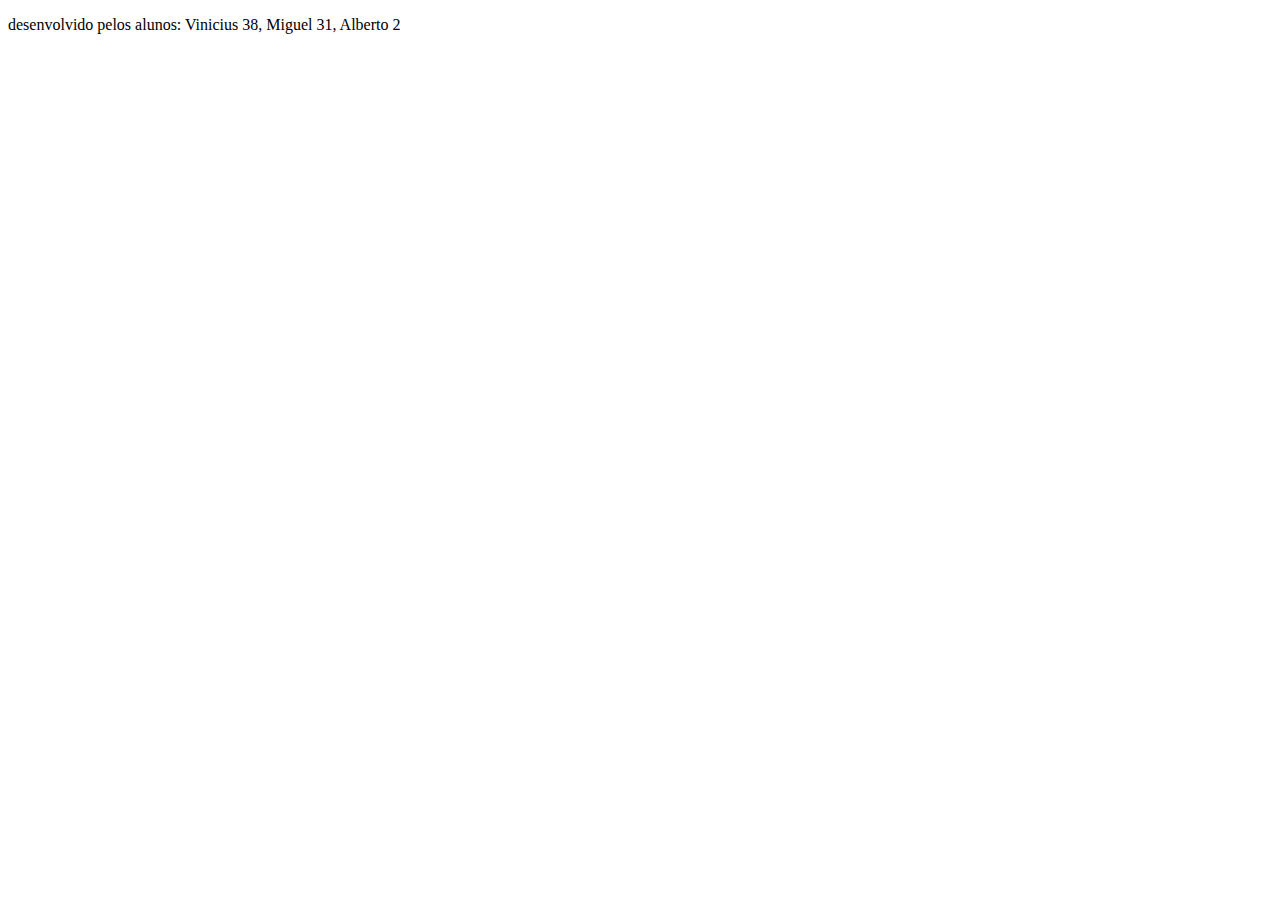
==== index.html @ 358ea211 "a" ====
<!DOCTYPE html>
<html lang="en">

<head>
    <meta charset="UTF-8">
    <meta name="viewport" content="width=device-width, initial-scale=1.0">
    <title>FlashCards</title>
</head>

<body>
    <section>

    </section>
    <footer>
        <p>desenvolvido pelos alunos: Vinicius 38, Miguel 31, Alberto 2</p>
    </footer>
    <script src="perguntas.js"></script>
</body>

</html>
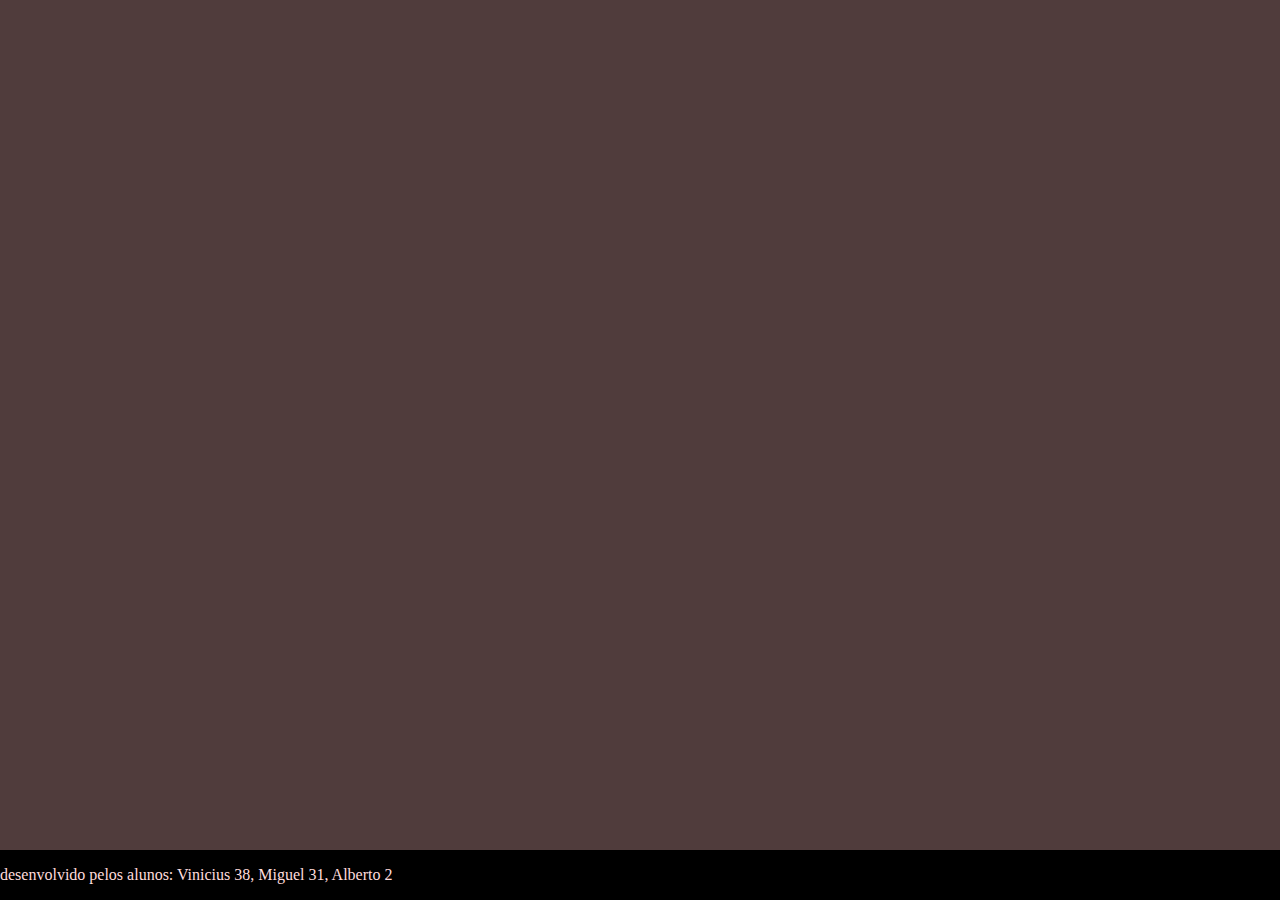
==== commit fd06d3c1: "a" ====
--- a/index.html
+++ b/index.html
@@ -5,6 +5,7 @@
     <meta charset="UTF-8">
     <meta name="viewport" content="width=device-width, initial-scale=1.0">
     <title>FlashCards</title>
+    <link rel="stylesheet" href="style.css">
 </head>
 
 <body>
--- a/style.css
+++ b/style.css
@@ -0,0 +1,20 @@
+:root{
+    --fundo: #503C3C;
+    --sombra: #3E3232;
+    --verso: #6b5050;
+    --frente: #ffdcdc;
+
+}
+
+body{
+    background-color:  var(--fundo);
+    margin: 0;
+}
+
+footer{
+    background-color: black;
+    color: var(--frente);
+    position: fixed;
+    bottom: 0;
+    width: 100%;
+}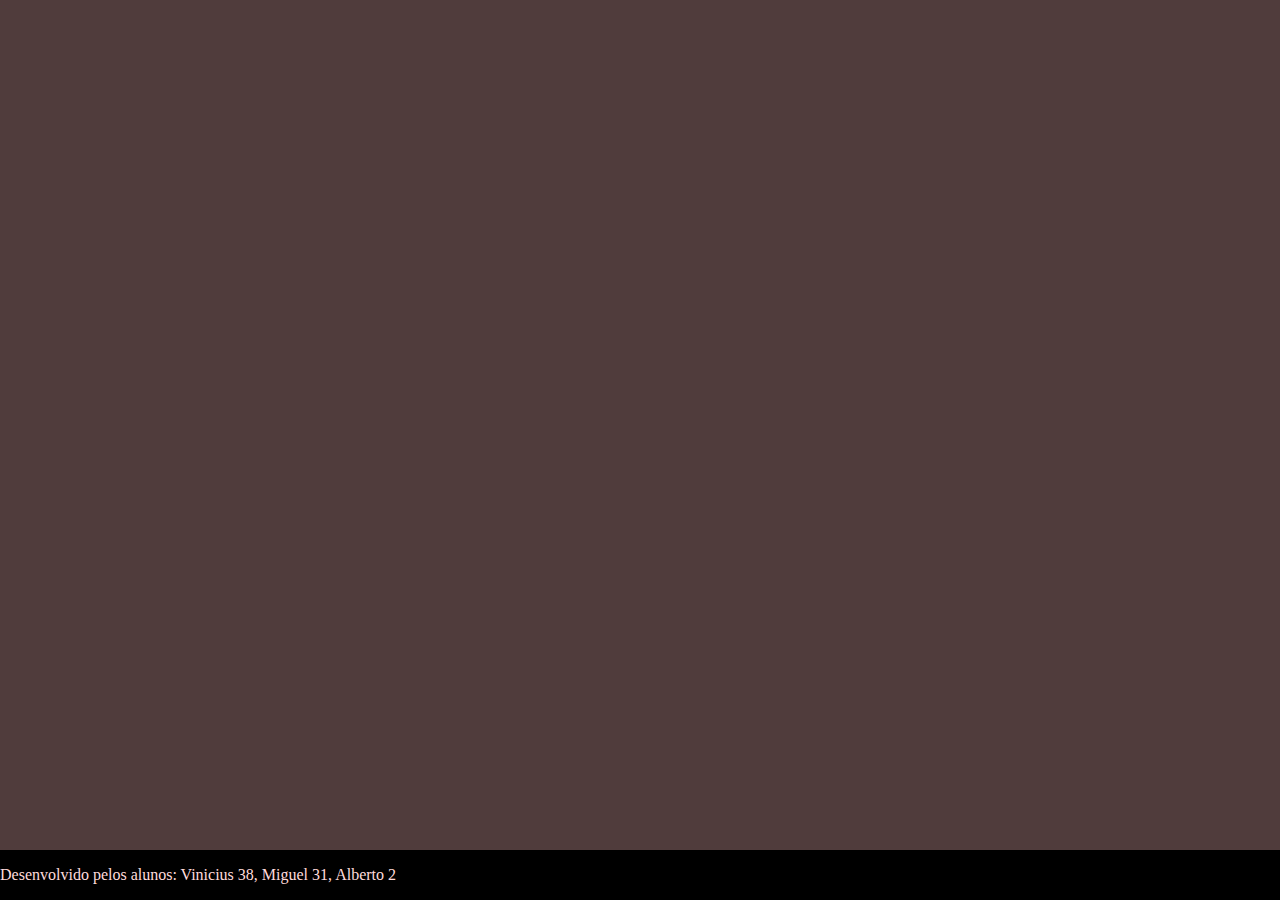
==== commit 11ae30fd: "a" ====
--- a/index.html
+++ b/index.html
@@ -6,6 +6,10 @@
     <meta name="viewport" content="width=device-width, initial-scale=1.0">
     <title>FlashCards</title>
     <link rel="stylesheet" href="style.css">
+    <link rel="preconnect" href="https://fonts.googleapis.com">
+    <link rel="preconnect" href="https://fonts.gstatic.com" crossorigin>
+    <link href="https://fonts.googleapis.com/css2?family=Open+Sans:ital,wght@0,300..800;1,300..800&display=swap" rel="stylesheet">
+
 </head>
 
 <body>
@@ -13,8 +17,9 @@
 
     </section>
     <footer>
-        <p>desenvolvido pelos alunos: Vinicius 38, Miguel 31, Alberto 2</p>
+        <p>Desenvolvido pelos alunos: Vinicius 38, Miguel 31, Alberto 2</p>
     </footer>
+    <script src="app.js"></script>
     <script src="perguntas.js"></script>
 </body>
 
--- a/style.css
+++ b/style.css
@@ -1,3 +1,7 @@
+/* Imports */
+@import url('https://fonts.googleapis.com/css2?family=Open+Sans:ital,wght@0,300..800;1,300..800&display=swap');
+
+/* Variables */
 :root{
     --fundo: #503C3C;
     --sombra: #3E3232;
@@ -6,6 +10,8 @@
 
 }
 
+
+/* Classes */
 body{
     background-color:  var(--fundo);
     margin: 0;
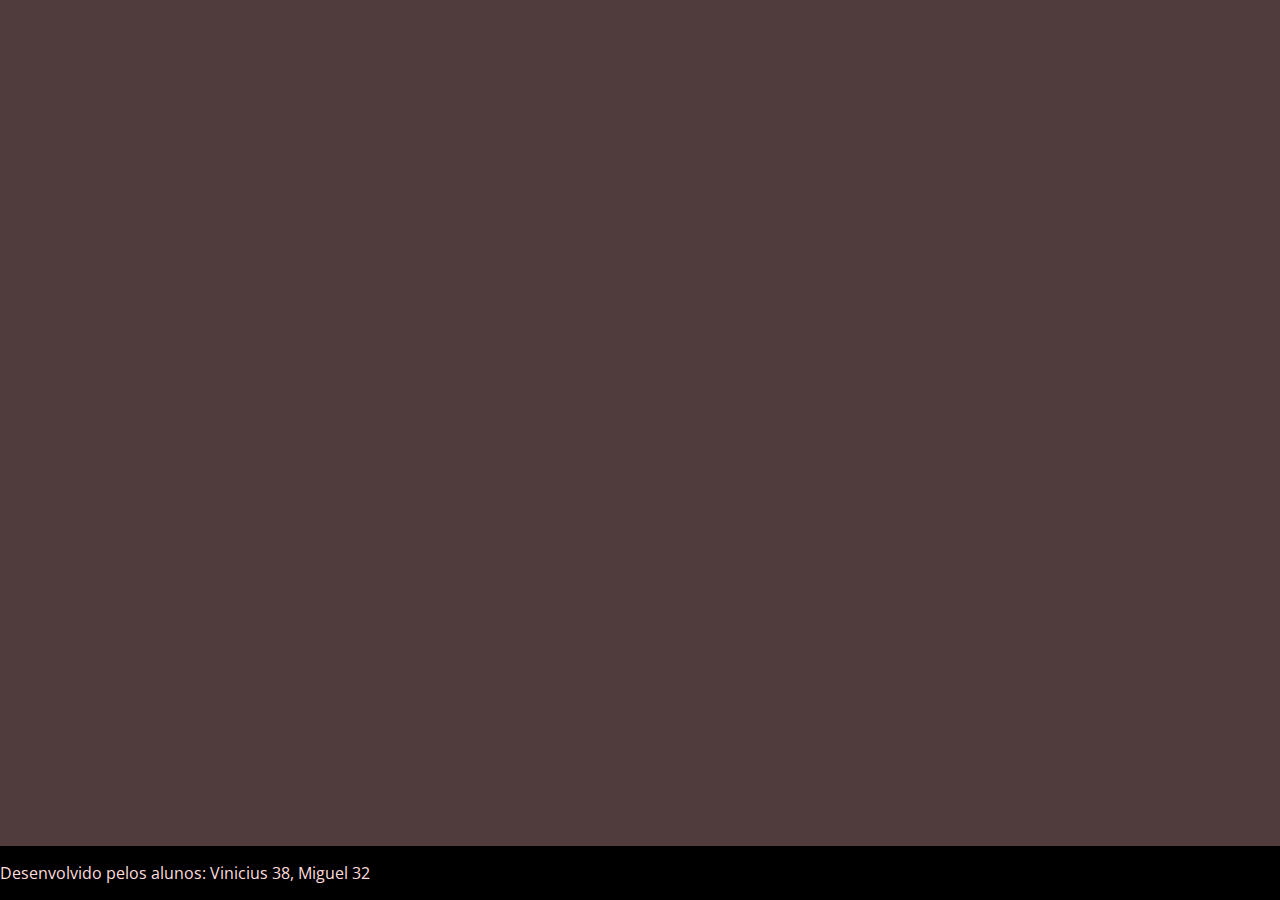
==== commit b3ae753b: "a" ====
--- a/index.html
+++ b/index.html
@@ -13,11 +13,11 @@
 </head>
 
 <body>
-    <section>
+    <section id="container">
 
     </section>
     <footer>
-        <p>Desenvolvido pelos alunos: Vinicius 38, Miguel 31, Alberto 2</p>
+        <p>Desenvolvido pelos alunos: Vinicius 38, Miguel 32</p>
     </footer>
     <script src="app.js"></script>
     <script src="perguntas.js"></script>
--- a/style.css
+++ b/style.css
@@ -15,6 +15,7 @@
 body{
     background-color:  var(--fundo);
     margin: 0;
+    font-family: "Open Sans", sans-serif;
 }
 
 footer{
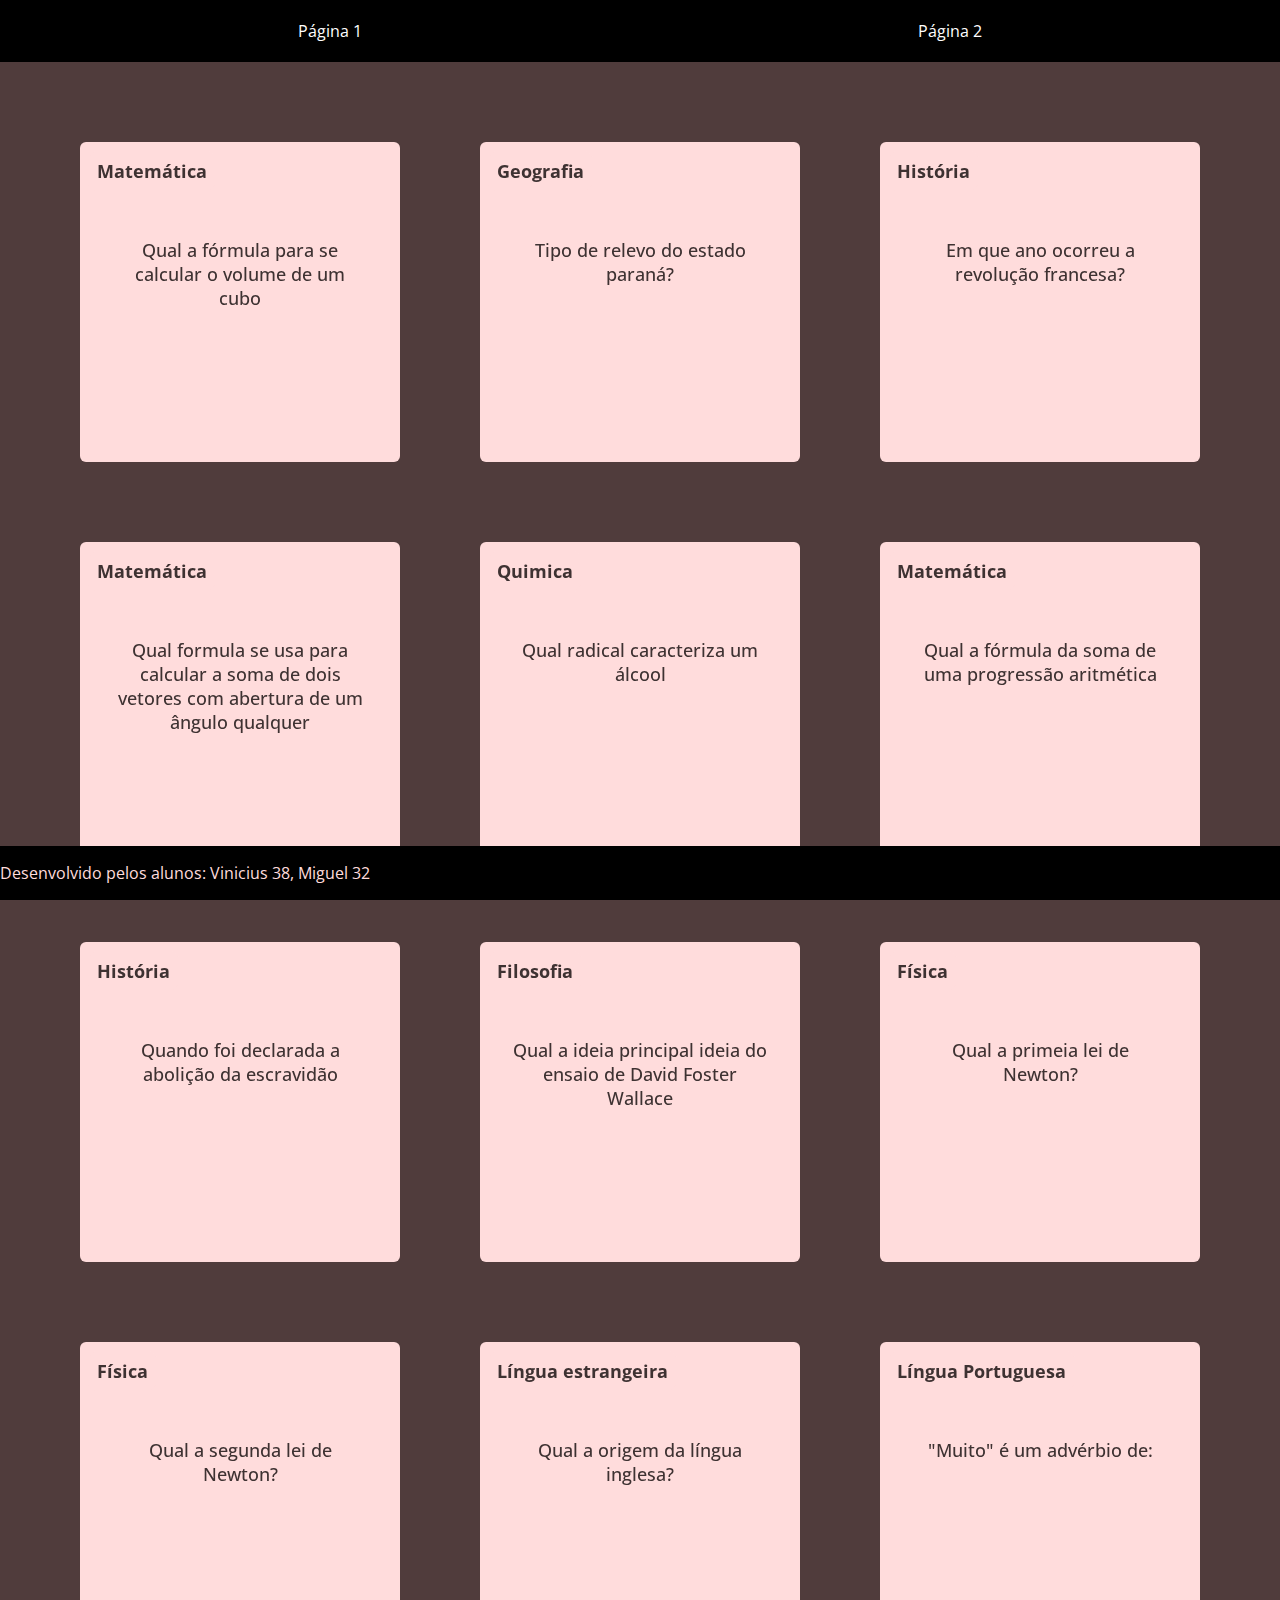
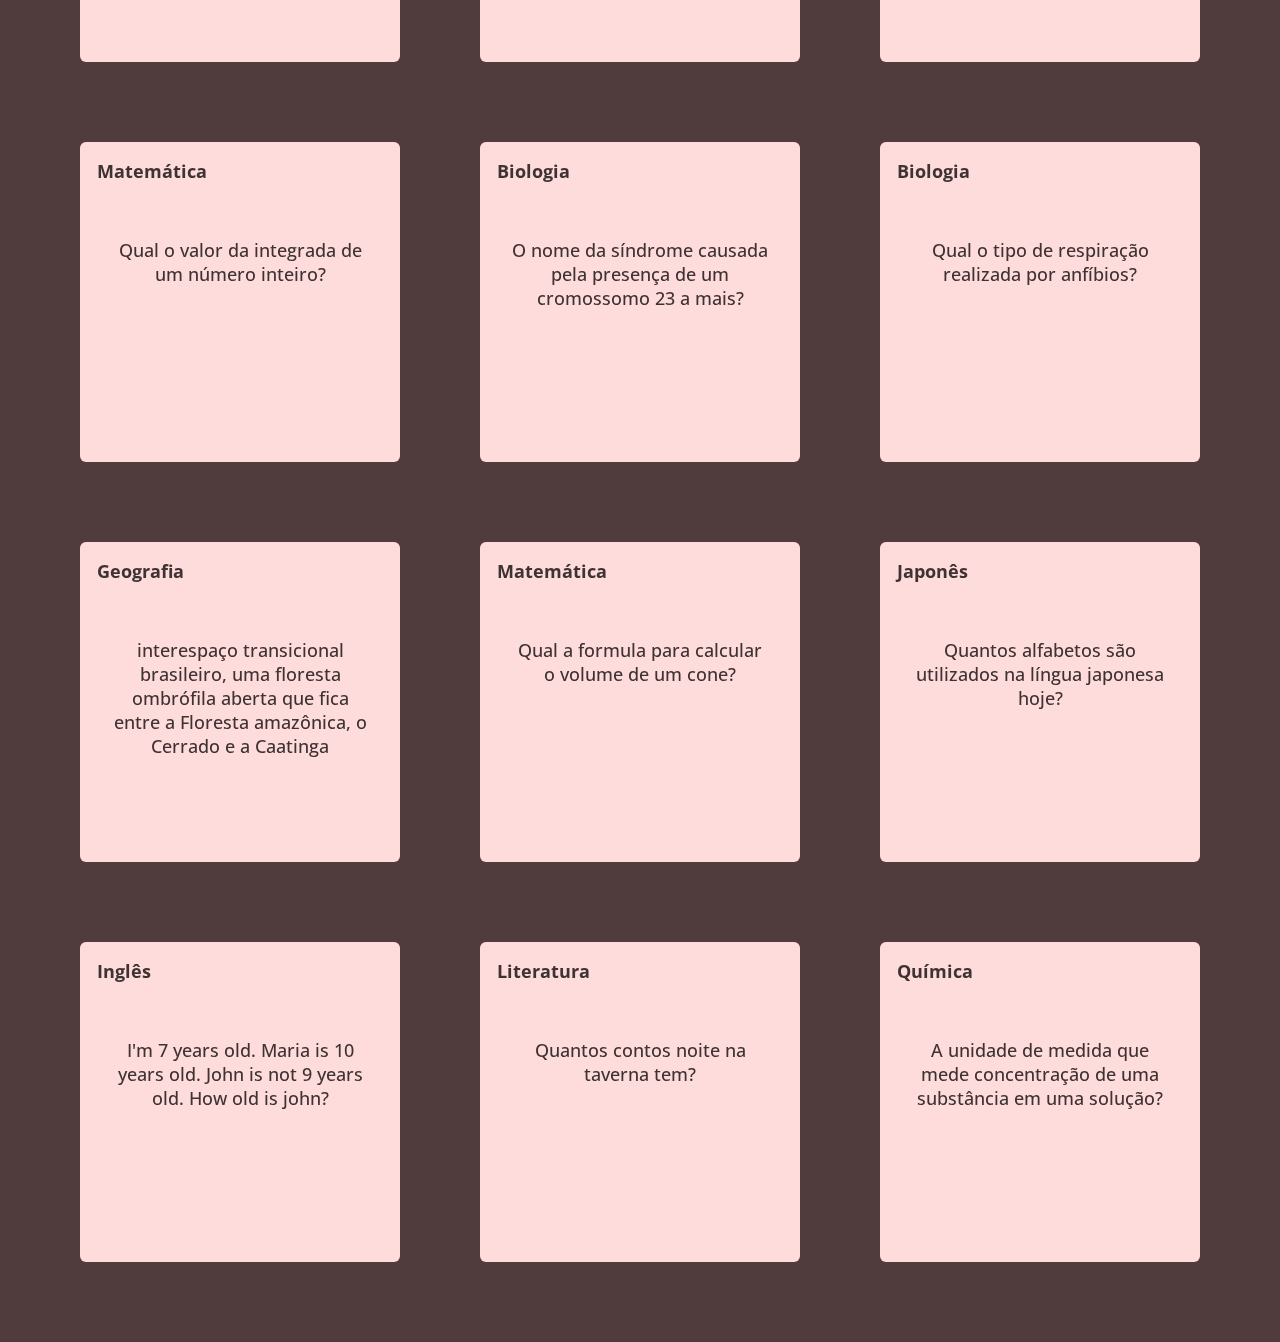
==== commit 8eb47ea1: "," ====
--- a/index.html
+++ b/index.html
@@ -13,6 +13,10 @@
 </head>
 
 <body>
+    <header>
+        <a href="index.html">Página 1</a>
+        <a href="projeto2.html">Página 2</a>
+    </header>
     <section id="container">
 
     </section>
--- a/style.css
+++ b/style.css
@@ -6,8 +6,8 @@
     --fundo: #503C3C;
     --sombra: #3E3232;
     --verso: #6b5050;
-    --frente: #ffdcdc;
-
+    --frente: #ffdcdc; /* cor do texto */
+ 
 }
 
 
@@ -18,10 +18,96 @@
     font-family: "Open Sans", sans-serif;
 }
 
+header{
+    background-color: black;
+    padding: 20px;
+    display: flex;
+    justify-content: space-around;
+}
+
+header a{
+    color: white;
+    text-decoration: none;
+}
+
 footer{
     background-color: black;
     color: var(--frente);
     position: fixed;
     bottom: 0;
     width: 100%;
-}+}
+
+#container{
+    display: flex;
+    flex-wrap: wrap;
+    justify-content: space-between;
+    padding: 4rem;
+    gap: 3rem;
+}
+
+.cartao{
+    margin: 1rem;
+    height: 20rem;
+    flex-grow: 1;
+    flex-basis: calc(33% - 6rem);
+}
+
+.cartao-conteudo{
+    background-color:var(--frente);
+    text-align: center;
+    height: 100%;
+    transform-style: preserve-3d;
+    transition: transform 300ms ease-in-out;
+    border-radius: 6px;
+}
+
+.cartao-conteudo h3{
+    color: var(--sombra);
+    border: 1px solid var(--frente);
+    text-align: left;
+    padding: 0.5rem;
+    position: absolute;
+    margin: 0.5rem;
+    border-radius: 0.6rem;
+    font-size: 1.4vw;
+    backface-visibility: hidden;
+}
+
+.cartao-conteudo p{
+    margin-top: 4rem;
+    padding: 2rem;
+    font-size: 1.4vw;
+   
+}
+
+.cartao-pergunta p{
+    color: var(--sombra);
+    font-weight: 500;
+}
+
+.cartao-resposta p{
+    color: var(--frente);
+    font-weight: 700;
+}
+
+.cartao-pergunta, .cartao-resposta{
+    backface-visibility: hidden;
+    position: absolute;
+    height: 100%;
+    width: 100%;
+    box-sizing: border-box;
+}
+
+
+.cartao.active .cartao-conteudo{
+    transform: rotateY(180deg);
+} 
+
+.cartao-resposta{
+    transform: rotateY(180deg);
+    background-color: var(--sombra);
+    border-radius: 6px;
+    border: 1px solid var(--frente);
+    box-shadow: 0px 0px 22px 0px var(--frente);
+} 
